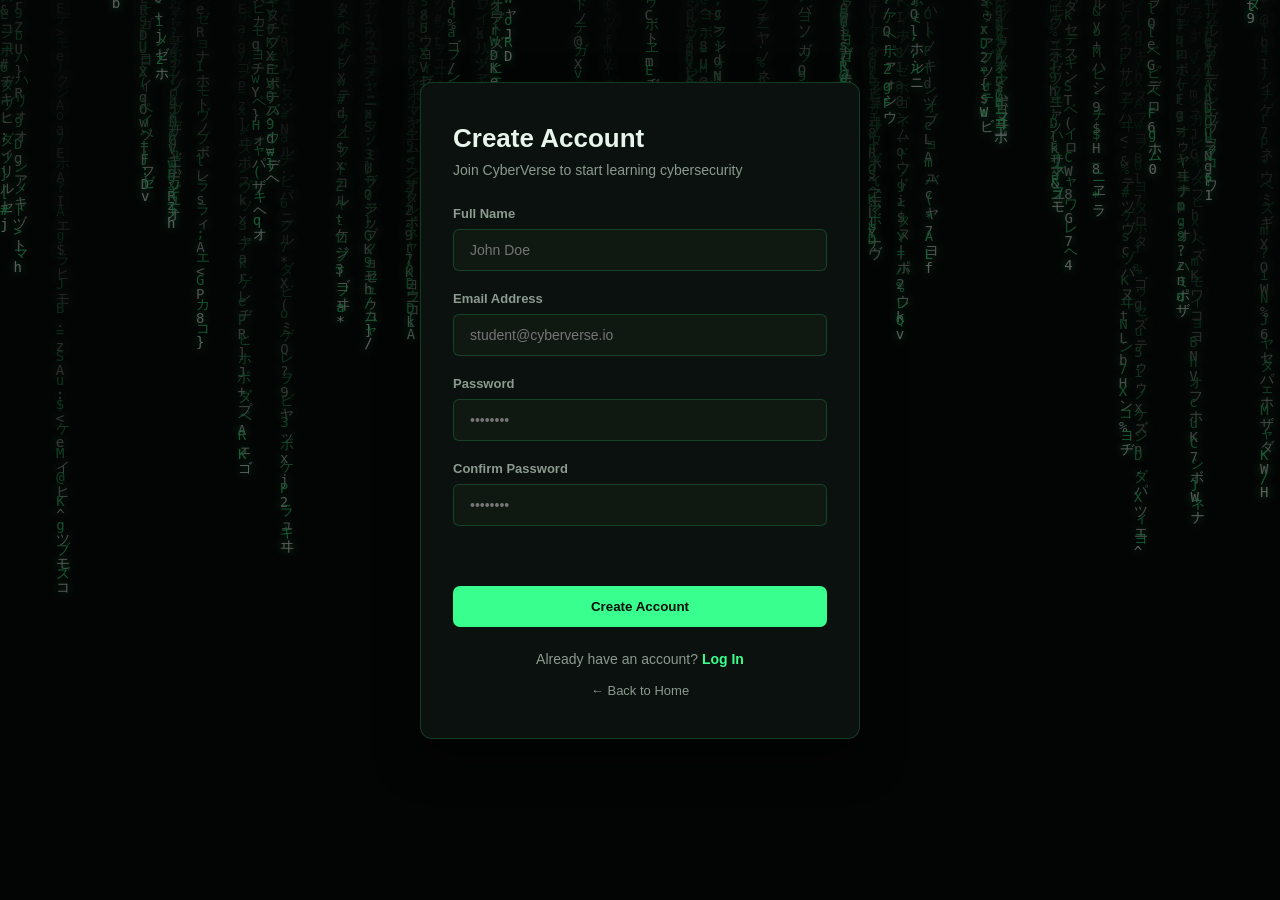
==== cyberverse-frontend/register.html @ 00250eb8 "Add files via upload" ====
<!DOCTYPE html>
<html lang="en">

<head>
    <meta charset="UTF-8">
    <meta name="viewport" content="width=device-width, initial-scale=1.0">
    <title>CyberVerse — Register</title>
    <link rel="stylesheet" href="css/style.css">
    <link rel="stylesheet" href="css/auth.css">
</head>

<body>

    <canvas id="matrixCanvas"></canvas>

    <div class="auth-page">
        <div class="auth-container">
            <div class="auth-card">
                <h1>Create Account</h1>
                <p class="auth-subtitle">Join CyberVerse to start learning cybersecurity</p>

                <form id="registerForm">
                    <label for="fullName">Full Name</label>
                    <input type="text" id="fullName" placeholder="John Doe" required>

                    <label for="email">Email Address</label>
                    <input type="email" id="email" placeholder="student@cyberverse.io" required>

                    <label for="password">Password</label>
                    <input type="password" id="password" placeholder="••••••••" required>

                    <!-- New Confirm Password Field -->
                    <label for="confirmPassword">Confirm Password</label>
                    <input type="password" id="confirmPassword" placeholder="••••••••" required>

                    <div id="formError" class="form-error"></div>

                    <button type="submit" class="btn btn-primary auth-button">Create Account</button>
                </form>

                <p class="auth-bottom">
                    Already have an account? <a href="login.html">Log In</a>
                </p>
                <a href="index.html" class="back-home">&larr; Back to Home</a>
            </div>
        </div>
    </div>

    <script src="js/script.js"></script>
    <script src="js/auth.js"></script>
</body>

</html>
---- cyberverse-frontend/css/style.css ----
:root {
    --bg: #050807;
    --panel: #0b110e;
    --panel-light: #101812;

    --green: #39ff8e;
    --blue: #4dd8ff;
    --red: #ff4d6d;

    --text: #e8f5ec;
    --muted: #8b9b90;

    --border: rgba(57, 255, 142, 0.18);

    --font-main: Arial, Helvetica, sans-serif;
    --font-mono: "Courier New", monospace;
}

* {
    margin: 0;
    padding: 0;
    box-sizing: border-box;
}

html {
    scroll-behavior: smooth;
}

body {
    background: var(--bg);
    color: var(--text);
    font-family: var(--font-main);
    min-height: 100vh;
    overflow-x: hidden;
}

a {
    color: inherit;
    text-decoration: none;
}

button,
input {
    font-family: inherit;
}

/* MATRIX CANVAS (Hacker theme background) */
#matrixCanvas {
    position: fixed;
    top: 0;
    left: 0;
    width: 100vw;
    height: 100vh;
    z-index: -1;
    pointer-events: none;
    opacity: 0.35;
}

/* NAVBAR */
.navbar {
    position: sticky;
    top: 0;
    z-index: 100;
    display: flex;
    align-items: center;
    justify-content: space-between;
    padding: 18px 6%;
    background: rgba(5, 8, 7, 0.92);
    backdrop-filter: blur(10px);
    border-bottom: 1px solid var(--border);
}

.logo {
    font-family: var(--font-mono);
    font-size: 21px;
    font-weight: bold;
    color: var(--text);
    text-transform: none !important;
}

.logo span {
    color: var(--green);
}

/* PROFILE DROPDOWN MENU */
.profile-dropdown {
    position: relative;
    display: inline-block;
}

.avatar-btn {
    background: transparent;
    border: 1px solid var(--border);
    color: var(--text);
    width: 42px;
    height: 42px;
    border-radius: 50%;
    display: flex;
    align-items: center;
    justify-content: center;
    cursor: pointer;
    transition: all 0.25s ease;
}

.avatar-btn:hover {
    border-color: var(--green);
    color: var(--green);
    box-shadow: 0 0 12px rgba(57, 255, 142, 0.2);
}

.dropdown-content {
    display: none;
    position: absolute;
    right: 0;
    top: calc(100% + 12px);
    width: 200px;
    background: var(--panel);
    border: 1px solid var(--border);
    border-radius: 10px;
    box-shadow: 0 10px 30px rgba(0, 0, 0, 0.5);
    padding: 8px 0;
    z-index: 200;
}

.dropdown-content.show {
    display: block;
}

.dropdown-content a {
    display: block;
    padding: 10px 20px;
    color: var(--text);
    font-size: 14px;
    transition: 0.2s ease;
}

.dropdown-content a:hover {
    background: var(--panel-light);
    color: var(--green);
    padding-left: 24px;
}

.dropdown-content a.dropdown-logout {
    color: var(--red);
    border-top: 1px solid var(--border);
    margin-top: 6px;
    padding-top: 12px;
}

.dropdown-content a.dropdown-logout:hover {
    color: #ff6b8b;
    background: rgba(255, 77, 109, 0.1);
}

/* BUTTONS */
.btn {
    display: inline-flex;
    align-items: center;
    justify-content: center;
    border-radius: 7px;
    padding: 12px 20px;
    border: 1px solid transparent;
    cursor: pointer;
    font-weight: bold;
    transition: 0.25s;
}

.btn-primary {
    background: var(--green);
    color: #031007;
}

.btn-primary:hover {
    transform: translateY(-2px);
    box-shadow: 0 0 25px rgba(57, 255, 142, 0.35);
}

.btn-ghost {
    border-color: var(--border);
    background: transparent;
    color: var(--text);
}

.btn-ghost:hover {
    color: var(--green);
    border-color: var(--green);
}

.btn-outline {
    border-color: var(--green);
    color: var(--green);
    background: transparent;
}

.btn-outline:hover {
    background: var(--green);
    color: #031007;
}

.nav-buttons {
    display: flex;
    gap: 10px;
}

/* HERO */
.hero {
    min-height: 700px;
    max-width: 1250px;
    margin: auto;
    padding: 100px 6%;
    display: grid;
    grid-template-columns: 1.1fr 0.9fr;
    align-items: center;
    gap: 60px;
}

.terminal-label {
    color: var(--green);
    font-family: var(--font-mono);
    margin-bottom: 20px;
}

.hero h1 {
    font-size: clamp(42px, 6vw, 76px);
    line-height: 1.05;
    margin-bottom: 25px;
}

.hero h1 span {
    display: block;
    color: var(--green);
}

.hero-text {
    color: var(--muted);
    font-size: 18px;
    line-height: 1.7;
    max-width: 650px;
}

.hero-buttons {
    display: flex;
    gap: 15px;
    margin-top: 35px;
}

/* TERMINAL */
.terminal {
    border: 1px solid var(--border);
    background: rgba(11, 17, 14, 0.92);
    border-radius: 12px;
    box-shadow: 0 0 50px rgba(57, 255, 142, 0.08);
    overflow: hidden;
}

.terminal-header {
    display: flex;
    align-items: center;
    gap: 7px;
    padding: 13px 16px;
    border-bottom: 1px solid var(--border);
    font-family: var(--font-mono);
}

.terminal-dot {
    width: 10px;
    height: 10px;
    border-radius: 50%;
    background: var(--muted);
}

.terminal-title {
    margin-left: 10px;
    color: var(--muted);
    font-size: 13px;
}

.terminal-body {
    padding: 25px;
    font-family: var(--font-mono);
    line-height: 2;
}

.green {
    color: var(--green);
}

.output {
    color: var(--muted);
    margin-left: 15px;
}

/* STATS */
.stats {
    max-width: 1200px;
    margin: auto;
    padding: 40px 6%;
    display: grid;
    grid-template-columns: repeat(4, 1fr);
    gap: 18px;
}

.stat-card {
    padding: 30px;
    text-align: center;
    background: var(--panel);
    border: 1px solid var(--border);
    border-radius: 10px;
}

.stat-card h2 {
    color: var(--green);
    font-size: 38px;
    margin-bottom: 8px;
}

.stat-card p {
    color: var(--muted);
}

/* FOOTER */
footer {
    border-top: 1px solid var(--border);
    padding: 40px 6%;
    display: flex;
    justify-content: space-between;
    align-items: center;
    color: var(--muted);
}

.copyright {
    font-family: var(--font-mono);
    font-size: 13px;
}

/* RESPONSIVE LAYOUT BREAKPOINTS */
@media (max-width: 900px) {
    .hero {
        grid-template-columns: 1fr;
        padding-top: 60px;
        min-height: auto;
    }

    .stats {
        grid-template-columns: repeat(2, 1fr);
    }
}

@media (max-width: 500px) {
    .stats {
        grid-template-columns: 1fr;
    }

    .navbar {
        padding: 14px 4%;
    }
}
---- cyberverse-frontend/css/auth.css ----
/* AUTH & DASHBOARD STYLING */

.auth-page {
    min-height: calc(100vh - 80px);
    display: flex;
    align-items: center;
    justify-content: center;
    padding: 40px 20px;
}

.auth-container {
    width: 100%;
    max-width: 440px;
}

.auth-card {
    background: var(--panel);
    border: 1px solid var(--border);
    border-radius: 12px;
    padding: 40px 32px;
    box-shadow: 0 20px 40px rgba(0, 0, 0, 0.6);
}

.auth-logo {
    font-family: var(--font-mono);
    font-size: 20px;
    font-weight: bold;
    color: var(--text);
    margin-bottom: 24px;
    text-transform: none !important;
}

.auth-logo span {
    color: var(--green);
}

.auth-card h1 {
    font-size: 26px;
    margin-bottom: 8px;
}

.auth-subtitle {
    color: var(--muted);
    font-size: 14px;
    margin-bottom: 28px;
}

.auth-card form {
    display: flex;
    flex-direction: column;
}

.auth-card label {
    font-size: 13px;
    color: var(--muted);
    margin-bottom: 8px;
    font-weight: bold;
}

.auth-card input {
    background: var(--panel-light);
    border: 1px solid var(--border);
    border-radius: 6px;
    padding: 12px 16px;
    color: var(--text);
    font-size: 14px;
    margin-bottom: 20px;
    outline: none;
    transition: border-color 0.25s;
}

.auth-card input:focus {
    border-color: var(--green);
}

.auth-button {
    width: 100%;
    margin-top: 10px;
}

.form-error {
    color: var(--red);
    font-size: 13px;
    margin-bottom: 12px;
    min-height: 18px;
}

.auth-bottom {
    margin-top: 24px;
    font-size: 14px;
    color: var(--muted);
    text-align: center;
}

.auth-bottom a {
    color: var(--green);
    font-weight: bold;
}

.auth-bottom a:hover {
    text-decoration: underline;
}

.back-home {
    display: block;
    text-align: center;
    margin-top: 16px;
    font-size: 13px;
    color: var(--muted);
    transition: color 0.2s;
}

.back-home:hover {
    color: var(--green);
}

.dashboard-container {
    max-width: 1200px;
    margin: 0 auto;
    padding: 40px 6%;
}

.dashboard-header {
    margin-bottom: 32px;
}

.dashboard-label {
    color: var(--green);
    font-family: var(--font-mono);
    font-size: 13px;
    margin-bottom: 8px;
}

.dashboard-header h1 {
    font-size: 32px;
}

.dashboard-header h1 span {
    color: var(--green);
}

#userEmail {
    color: var(--muted);
    font-size: 14px;
    margin-top: 4px;
}

.dashboard-stats {
    display: grid;
    grid-template-columns: repeat(auto-fit, minmax(220px, 1fr));
    gap: 20px;
    margin-bottom: 40px;
}

.dashboard-card {
    background: var(--panel);
    border: 1px solid var(--border);
    border-radius: 10px;
    padding: 24px;
}

.dashboard-card span {
    font-size: 24px;
}

.dashboard-card h2 {
    font-size: 32px;
    color: var(--green);
    margin: 10px 0 4px 0;
}

.dashboard-card p {
    color: var(--muted);
    font-size: 14px;
}

.progress-section {
    background: var(--panel);
    border: 1px solid var(--border);
    border-radius: 10px;
    padding: 24px;
    margin-bottom: 40px;
}

.progress-section h2 {
    font-size: 18px;
    margin-bottom: 16px;
}

.progress-bar {
    width: 100%;
    height: 10px;
    background: var(--panel-light);
    border-radius: 5px;
    overflow: hidden;
    margin-bottom: 8px;
}

.progress-fill {
    width: 0%;
    height: 100%;
    background: var(--green);
    transition: width 0.4s ease;
}

#progressText {
    font-size: 13px;
    color: var(--muted);
}

.modules h2 {
    font-size: 22px;
    margin-bottom: 20px;
}

.module-list {
    display: flex;
    flex-direction: column;
    gap: 12px;
}

.module-row {
    display: flex;
    align-items: center;
    background: var(--panel);
    border: 1px solid var(--border);
    border-radius: 8px;
    padding: 18px 24px;
    gap: 20px;
}

.module-row span {
    font-family: var(--font-mono);
    color: var(--green);
    font-weight: bold;
    font-size: 18px;
}

.module-row div {
    flex: 1;
}

.module-row h3 {
    font-size: 16px;
    margin-bottom: 4px;
}

.module-row p {
    font-size: 13px;
    color: var(--muted);
}

.module-btn {
    background: transparent;
    border: 1px solid var(--border);
    color: var(--text);
    padding: 8px 16px;
    border-radius: 6px;
    cursor: pointer;
    font-size: 13px;
    font-weight: bold;
    transition: 0.2s ease;
}

.module-btn:hover {
    border-color: var(--green);
    color: var(--green);
}
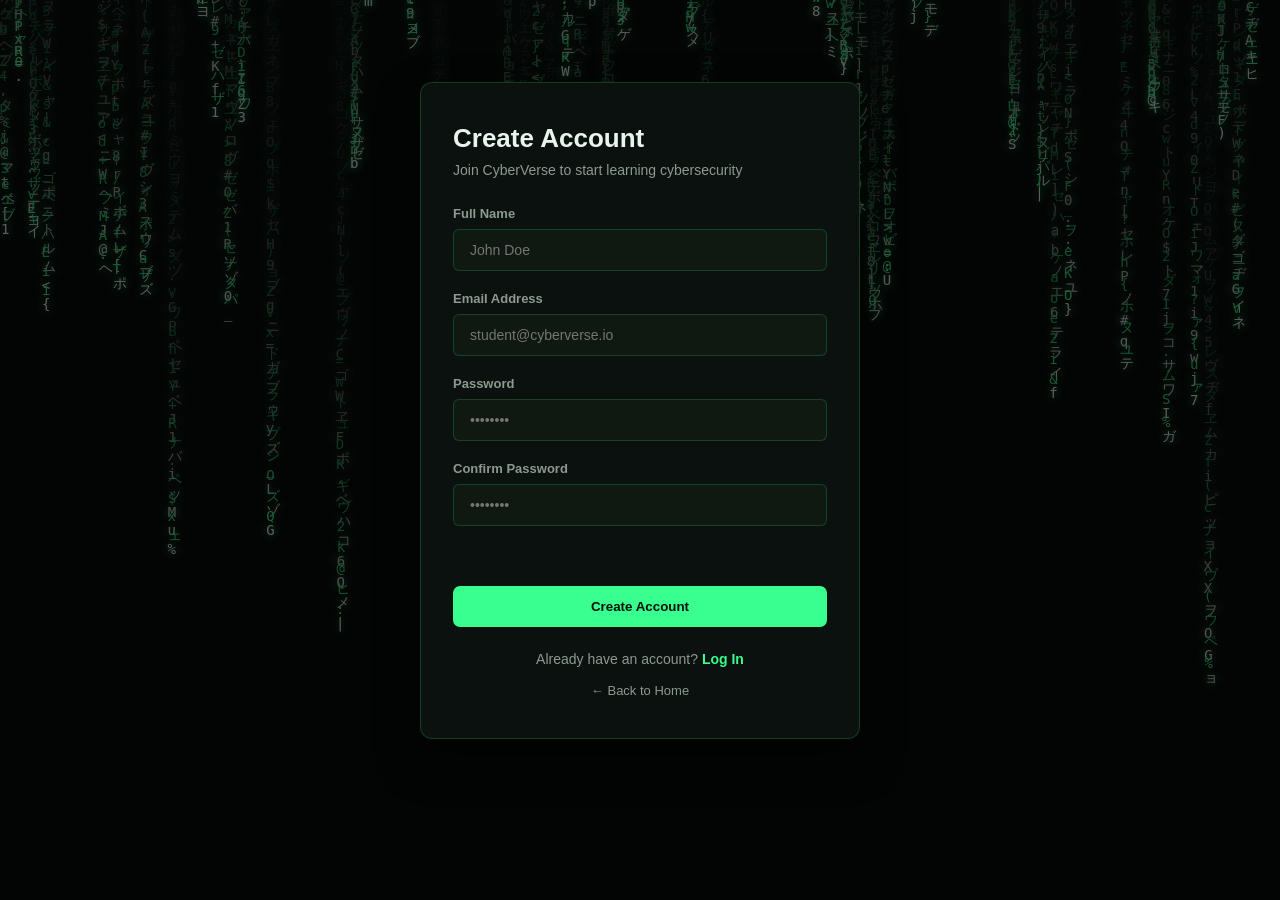
==== commit a6907165: "Format register.html and clean up comments Removed comment for confirm password field and formatted " ====
--- a/cyberverse-frontend/register.html
+++ b/cyberverse-frontend/register.html
@@ -29,7 +29,6 @@
                     <label for="password">Password</label>
                     <input type="password" id="password" placeholder="••••••••" required>
 
-                    <!-- New Confirm Password Field -->
                     <label for="confirmPassword">Confirm Password</label>
                     <input type="password" id="confirmPassword" placeholder="••••••••" required>
 
@@ -50,4 +49,4 @@
     <script src="js/auth.js"></script>
 </body>
 
-</html>+</html>
